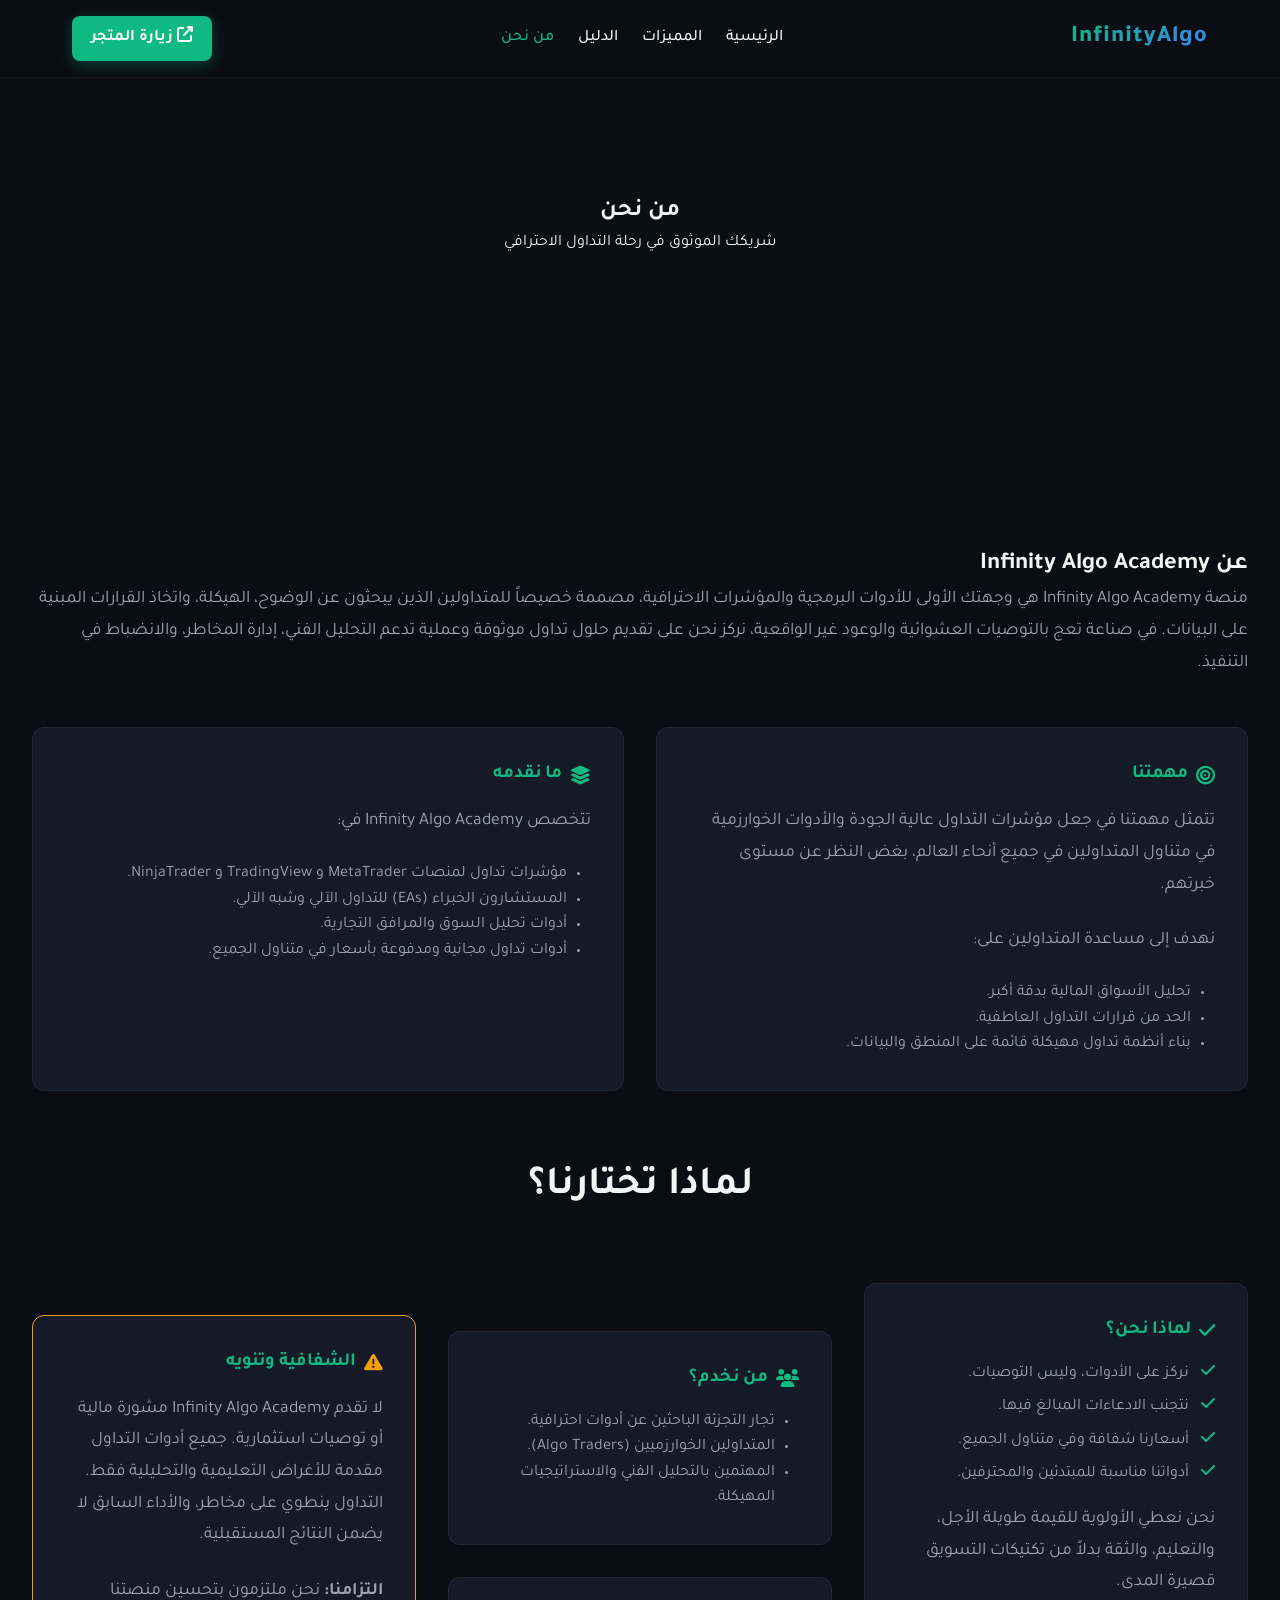
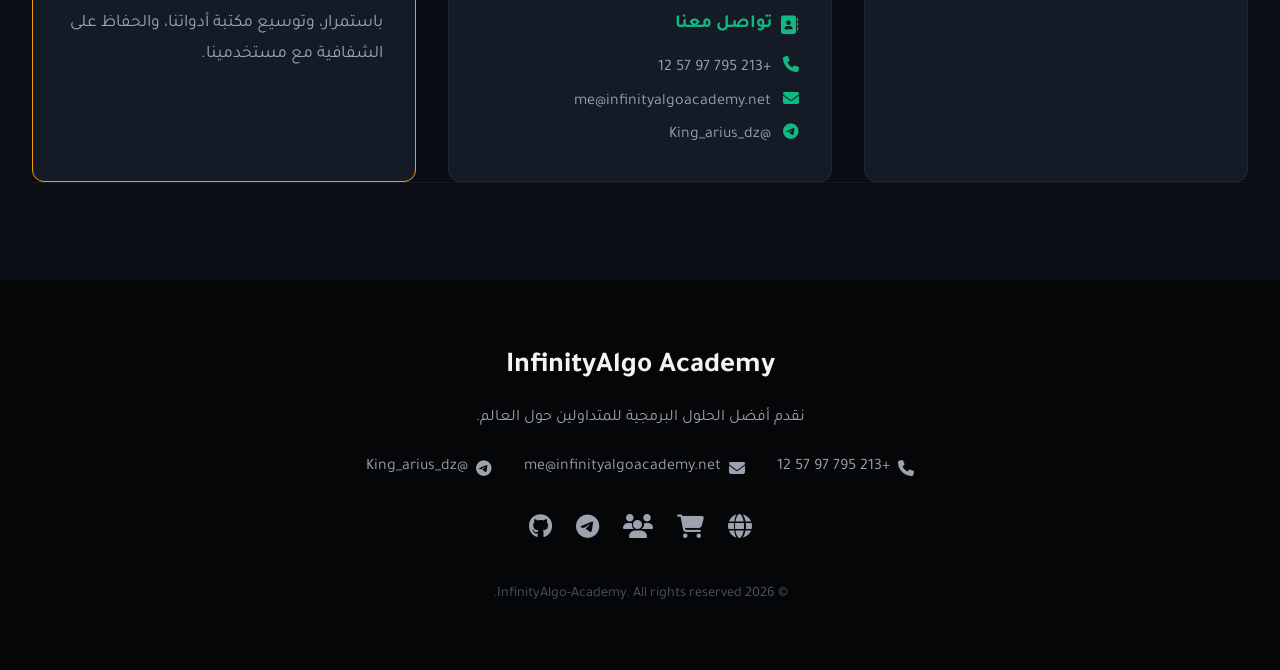
==== about.html @ a9a471d4 "Move contact info to Footer and About Us page" ====
<!DOCTYPE html>
<html lang="ar" dir="rtl">

<head>
    <meta charset="UTF-8">
    <meta name="viewport" content="width=device-width, initial-scale=1.0">
    <title>من نحن | InfinityAlgo Academy</title>
    <meta name="description" content="تعرف على InfinityAlgo Academy - منصتك الرائدة للأدوات والمؤشرات الاحترافية.">

    <!-- CSS -->
    <link rel="stylesheet" href="style.css">

    <!-- Fonts -->
    <link rel="preconnect" href="https://fonts.googleapis.com">
    <link rel="preconnect" href="https://fonts.gstatic.com" crossorigin>
    <link href="https://fonts.googleapis.com/css2?family=Tajawal:wght@300;400;500;700;800&display=swap"
        rel="stylesheet">

    <!-- Icons -->
    <link rel="stylesheet" href="https://cdnjs.cloudflare.com/ajax/libs/font-awesome/6.4.0/css/all.min.css">

    <style>
        .about-hero {
            height: 50vh;
            background: linear-gradient(rgba(11, 14, 20, 0.8), rgba(11, 14, 20, 0.9)), url('assets/hero.webp');
            background-size: cover;
            background-position: center;
            display: flex;
            align-items: center;
            justify-content: center;
            text-align: center;
        }

        .about-text p {
            font-size: 1.1rem;
            color: var(--text-muted);
            margin-bottom: 1.5rem;
            line-height: 1.8;
        }

        .about-grid {
            display: grid;
            grid-template-columns: repeat(auto-fit, minmax(300px, 1fr));
            gap: 2rem;
            margin-top: 3rem;
        }

        .about-card {
            background: var(--card-bg);
            padding: 2rem;
            border-radius: 12px;
            border: 1px solid rgba(255, 255, 255, 0.05);
        }

        .about-card h3 {
            color: var(--primary);
            margin-bottom: 1rem;
            display: flex;
            align-items: center;
            gap: 0.5rem;
        }
    </style>
</head>

<body>

    <!-- Header -->
    <header>
        <div class="nav-container">
            <div class="nav-wrapper">
                <div class="logo">InfinityAlgo</div>
                <nav class="nav-links">
                    <a href="index.html">الرئيسية</a>
                    <a href="index.html#features">المميزات</a>
                    <a href="index.html#guide">الدليل</a>
                    <a href="about.html" class="active" style="color: var(--primary);">من نحن</a>
                </nav>
                <a href="https://infinityalgoacademy.net/" class="btn-primary" target="_blank">
                    <i class="fas fa-external-link-alt"></i> زيارة المتجر
                </a>
            </div>
        </div>
    </header>

    <!-- Hero -->
    <section class="about-hero">
        <div class="hero-content">
            <h1>من نحن</h1>
            <p>شريكك الموثوق في رحلة التداول الاحترافي</p>
        </div>
    </section>

    <!-- About Content -->
    <section class="section-padding section-bg-dark">
        <div class="nav-container">
            <div class="about-text">
                <h2>عن Infinity Algo Academy</h2>
                <p>
                    منصة Infinity Algo Academy هي وجهتك الأولى للأدوات البرمجية والمؤشرات الاحترافية، مصممة خصيصاً
                    للمتداولين الذين يبحثون عن الوضوح، الهيكلة، واتخاذ القرارات المبنية على البيانات.
                    في صناعة تعج بالتوصيات العشوائية والوعود غير الواقعية، نركز نحن على تقديم حلول تداول موثوقة وعملية
                    تدعم التحليل الفني، إدارة المخاطر، والانضباط في التنفيذ.
                </p>

                <div class="about-grid">
                    <div class="about-card">
                        <h3><i class="fas fa-bullseye"></i> مهمتنا</h3>
                        <p>تتمثل مهمتنا في جعل مؤشرات التداول عالية الجودة والأدوات الخوارزمية في متناول المتداولين في
                            جميع أنحاء العالم، بغض النظر عن مستوى خبرتهم.</p>
                        <p>نهدف إلى مساعدة المتداولين على:</p>
                        <ul style="list-style: disc; padding-right: 1.5rem; color: var(--text-muted);">
                            <li>تحليل الأسواق المالية بدقة أكبر.</li>
                            <li>الحد من قرارات التداول العاطفية.</li>
                            <li>بناء أنظمة تداول مهيكلة قائمة على المنطق والبيانات.</li>
                        </ul>
                    </div>

                    <div class="about-card">
                        <h3><i class="fas fa-layer-group"></i> ما نقدمه</h3>
                        <p>تتخصص Infinity Algo Academy في:</p>
                        <ul style="list-style: disc; padding-right: 1.5rem; color: var(--text-muted);">
                            <li>مؤشرات تداول لمنصات MetaTrader و TradingView و NinjaTrader.</li>
                            <li>المستشارون الخبراء (EAs) للتداول الآلي وشبه الآلي.</li>
                            <li>أدوات تحليل السوق والمرافق التجارية.</li>
                            <li>أدوات تداول مجانية ومدفوعة بأسعار في متناول الجميع.</li>
                        </ul>
                    </div>
                </div>

                <div class="section-header" style="margin-top: 4rem;">
                    <h2>لماذا تختارنا؟</h2>
                </div>

                <div class="about-grid">
                    <div class="about-card">
                        <h3><i class="fas fa-check"></i> لماذا نحن؟</h3>
                        <ul style="list-style: none; padding: 0; color: var(--text-muted);">
                            <li style="margin-bottom: 0.5rem;"><i class="fas fa-check"
                                    style="color: var(--primary); margin-left: 0.5rem;"></i> نركز على الأدوات، وليس
                                التوصيات.</li>
                            <li style="margin-bottom: 0.5rem;"><i class="fas fa-check"
                                    style="color: var(--primary); margin-left: 0.5rem;"></i> نتجنب الادعاءات المبالغ
                                فيها.</li>
                            <li style="margin-bottom: 0.5rem;"><i class="fas fa-check"
                                    style="color: var(--primary); margin-left: 0.5rem;"></i> أسعارنا شفافة وفي متناول
                                الجميع.</li>
                            <li><i class="fas fa-check" style="color: var(--primary); margin-left: 0.5rem;"></i> أدواتنا
                                مناسبة للمبتدئين والمحترفين.</li>
                        </ul>
                        <p style="margin-top: 1rem;">نحن نعطي الأولوية للقيمة طويلة الأجل، والتعليم، والثقة بدلاً من
                            تكتيكات التسويق قصيرة المدى.</p>
                    </div>

                    <div class="about-grid">
                        <div class="about-card">
                            <h3><i class="fas fa-users"></i> من نخدم؟</h3>
                            <ul style="list-style: disc; padding-right: 1.5rem; color: var(--text-muted);">
                                <li>تجار التجزئة الباحثين عن أدوات احترافية.</li>
                                <li>المتداولين الخوارزميين (Algo Traders).</li>
                                <li>المهتمين بالتحليل الفني والاستراتيجيات المهيكلة.</li>
                            </ul>
                        </div>

                        <div class="about-card">
                            <h3><i class="fas fa-address-book"></i> تواصل معنا</h3>
                            <ul style="list-style: none; padding: 0; color: var(--text-muted);">
                                <li style="margin-bottom: 0.5rem;"><i class="fas fa-phone"
                                        style="color: var(--primary); margin-left: 0.5rem;"></i> +213 795 97 57 12</li>
                                <li style="margin-bottom: 0.5rem;"><i class="fas fa-envelope"
                                        style="color: var(--primary); margin-left: 0.5rem;"></i>
                                    me@infinityalgoacademy.net</li>
                                <li><i class="fab fa-telegram-plane"
                                        style="color: var(--primary); margin-left: 0.5rem;"></i> <a
                                        href="https://t.me/King_arius_dz" target="_blank">@King_arius_dz</a></li>
                            </ul>
                        </div>
                    </div>

                    <div class="about-card" style="margin-top: 2rem; border-color: var(--accent);">
                        <h3><i class="fas fa-exclamation-triangle" style="color: var(--accent);"></i> الشفافية وتنويه
                        </h3>
                        <p>
                            لا تقدم Infinity Algo Academy مشورة مالية أو توصيات استثمارية. جميع أدوات التداول مقدمة
                            للأغراض
                            التعليمية والتحليلية فقط. التداول ينطوي على مخاطر، والأداء السابق لا يضمن النتائج
                            المستقبلية.
                        </p>
                        <p><strong>التزامنا:</strong> نحن ملتزمون بتحسين منصتنا باستمرار، وتوسيع مكتبة أدواتنا، والحفاظ
                            على
                            الشفافية مع مستخدمينا.</p>
                    </div>

                </div>
            </div>
    </section>

    <!-- Footer -->
    <footer>
        <div class="footer-content">
            <h3>InfinityAlgo Academy</h3>
            <p>نقدم أفضل الحلول البرمجية للمتداولين حول العالم.</p>

            <div class="footer-contact">
                <div><i class="fas fa-phone"></i> +213 795 97 57 12</div>
                <div><i class="fas fa-envelope"></i> me@infinityalgoacademy.net</div>
                <a href="https://t.me/King_arius_dz" target="_blank"><i class="fab fa-telegram-plane"></i>
                    @King_arius_dz</a>
            </div>

            <div class="socials">
                <a href="https://infinityalgoacademy.net" target="_blank"><i class="fas fa-globe"></i></a>
                <a href="https://infinityalgoacademy.net/shop" target="_blank"><i class="fas fa-shopping-cart"></i></a>
                <a href="https://infinityalgoacademy.net/community" target="_blank"><i class="fas fa-users"></i></a>
                <a href="https://t.me/InfinityAlgo_Group_Topics" target="_blank"><i class="fab fa-telegram"></i></a>
                <a href="https://github.com/InfinityAlgo-Academy" target="_blank"><i class="fab fa-github"></i></a>
            </div>

            <div class="copyright">
                &copy; 2026 InfinityAlgo-Academy. All rights reserved.
            </div>
        </div>
    </footer>

</body>

</html>
---- style.css ----
/* Google Fonts - Tajawal */
@import url('https://fonts.googleapis.com/css2?family=Tajawal:wght@300;400;500;700;800&display=swap');

:root {
    --primary: #10b981;
    /* Emerald Green */
    --primary-hover: #059669;
    --secondary: #3b82f6;
    /* Blue */
    --dark-bg: #0b0e14;
    --card-bg: #151b26;
    --text-main: #f3f4f6;
    --text-muted: #9ca3af;
    --accent: #f59e0b;
    /* Amber */
    --gradient: linear-gradient(135deg, #10b981 0%, #3b82f6 100%);
}

* {
    margin: 0;
    padding: 0;
    box-sizing: border-box;
}

body {
    font-family: 'Tajawal', sans-serif;
    background-color: var(--dark-bg);
    color: var(--text-main);
    line-height: 1.6;
    overflow-x: hidden;
    direction: rtl;
    /* Right to Left for Arabic */
}

a {
    text-decoration: none;
    color: inherit;
    transition: all 0.3s ease;
}

ul,
ol {
    list-style: none;
}

/* Header */
header {
    position: fixed;
    top: 0;
    width: 100%;
    z-index: 1000;
}



.nav-container {
    background: rgba(11, 14, 20, 0.85);
    backdrop-filter: blur(10px);
    max-width: 100%;
    border-bottom: 1px solid rgba(255, 255, 255, 0.05);
    padding: 0;
    /* Removing padding from container wrapper to handle inner centering properly if needed, but keeping logic consistent */
}

/* Inner nav wrapper to keep max-width constraint */
.nav-wrapper {
    max-width: 1200px;
    margin: 0 auto;
    padding: 1rem 2rem;
    display: flex;
    justify-content: space-between;
    align-items: center;
}


.logo {
    font-size: 1.5rem;
    font-weight: 800;
    background: var(--gradient);
    -webkit-background-clip: text;
    -webkit-text-fill-color: transparent;
    letter-spacing: 1px;
}

.nav-links {
    display: flex;
    gap: 1.5rem;
}

.nav-links a {
    color: var(--text-main);
    font-weight: 500;
    font-size: 1rem;
}

.nav-links a:hover {
    color: var(--primary);
}

.btn-primary {
    background: var(--primary);
    color: white;
    padding: 0.6rem 1.2rem;
    border-radius: 8px;
    font-weight: 700;
    display: inline-block;
    border: none;
    cursor: pointer;
    box-shadow: 0 4px 15px rgba(16, 185, 129, 0.3);
}

.btn-primary:hover {
    background: var(--primary-hover);
    transform: translateY(-2px);
    box-shadow: 0 6px 20px rgba(16, 185, 129, 0.4);
}

/* Hero Section */
.hero {
    position: relative;
    height: 100vh;
    display: flex;
    align-items: center;
    justify-content: center;
    text-align: center;
    padding: 0 2rem;
    overflow: hidden;
}

.hero-bg {
    position: absolute;
    top: 0;
    left: 0;
    width: 100%;
    height: 100%;
    background: url('assets/hero.png') no-repeat center center/cover;
    opacity: 0.3;
    z-index: -1;
}

.hero-overlay {
    position: absolute;
    top: 0;
    left: 0;
    width: 100%;
    height: 100%;
    background: radial-gradient(circle at center, rgba(11, 14, 20, 0.7) 0%, rgba(11, 14, 20, 1) 100%);
    z-index: -1;
}

.hero-content {
    max-width: 900px;
    z-index: 1;
    animation: fadeInUp 1s ease-out;
}

.hero h1 {
    font-size: 3.5rem;
    margin-bottom: 1.5rem;
    line-height: 1.2;
}

.hero h1 span {
    color: var(--primary);
}

.hero p {
    font-size: 1.25rem;
    color: var(--text-muted);
    margin-bottom: 3rem;
    max-width: 700px;
    margin-left: auto;
    margin-right: auto;
}

.hero-btns {
    display: flex;
    justify-content: center;
    gap: 1.5rem;
}

.btn-outline {
    background: transparent;
    border: 2px solid var(--text-muted);
    color: var(--text-main);
    padding: 0.75rem 1.5rem;
    border-radius: 8px;
    font-weight: 700;
}

.btn-outline:hover {
    border-color: var(--text-main);
    background: rgba(255, 255, 255, 0.05);
}

/* Section Common */
.section-padding {
    padding: 6rem 2rem;
}

.section-bg-dark {
    background: var(--dark-bg);
}

.section-bg-card {
    background: var(--card-bg);
}

.section-header {
    text-align: center;
    margin-bottom: 4rem;
}

.section-header h2 {
    font-size: 2.5rem;
    margin-bottom: 1rem;
}

.section-header p {
    color: var(--text-muted);
    max-width: 600px;
    margin: 0 auto;
}

/* Features Section */
.features-grid {
    display: grid;
    grid-template-columns: repeat(auto-fit, minmax(280px, 1fr));
    gap: 2rem;
    max-width: 1200px;
    margin: 0 auto;
}

.feature-card {
    background: var(--card-bg);
    padding: 2.5rem;
    border-radius: 16px;
    border: 1px solid rgba(255, 255, 255, 0.05);
    transition: transform 0.3s ease, border-color 0.3s ease;
}

.feature-card:hover {
    transform: translateY(-10px);
    border-color: var(--primary);
}

.feature-icon {
    font-size: 2.5rem;
    color: var(--primary);
    margin-bottom: 1.5rem;
}

.feature-card h3 {
    font-size: 1.5rem;
    margin-bottom: 1rem;
}

.feature-card p {
    color: var(--text-muted);
    font-size: 0.95rem;
}

/* Details Section */
.details-container {
    max-width: 1200px;
    margin: 0 auto;
    display: flex;
    align-items: center;
    gap: 4rem;
}

.details-image {
    flex: 1;
    border-radius: 12px;
    overflow: hidden;
    box-shadow: 0 10px 30px rgba(0, 0, 0, 0.5);
}

.details-image img {
    width: 100%;
    height: auto;
    display: block;
}

.details-content {
    flex: 1;
}

.details-content h2 {
    font-size: 2.2rem;
    margin-bottom: 1.5rem;
}

.details-list li {
    margin-bottom: 1rem;
    display: flex;
    align-items: center;
    gap: 0.75rem;
    font-size: 1.1rem;
    color: var(--text-muted);
}

.details-list i {
    color: var(--primary);
}

/* Guide Section */
.guide-content {
    max-width: 1000px;
    margin: 0 auto;
}

.guide-step {
    background: #11141c;
    padding: 2rem;
    border-radius: 12px;
    margin-bottom: 2rem;
    border: 1px solid rgba(255, 255, 255, 0.03);
}

.guide-step h3 {
    font-size: 1.4rem;
    margin-bottom: 1rem;
    color: var(--primary);
    display: flex;
    align-items: center;
    gap: 1rem;
}

.guide-step .step-number {
    background: rgba(16, 185, 129, 0.1);
    color: var(--primary);
    width: 30px;
    height: 30px;
    border-radius: 50%;
    display: flex;
    align-items: center;
    justify-content: center;
    font-size: 0.9rem;
    font-weight: bold;
}

.guide-step p,
.guide-step li {
    color: var(--text-muted);
    margin-bottom: 0.8rem;
}

.guide-step ul {
    list-style: disc;
    padding-right: 1.5rem;
}

/* Testimonials */
.testimonials-grid {
    display: grid;
    grid-template-columns: repeat(auto-fit, minmax(300px, 1fr));
    gap: 2rem;
    max-width: 1200px;
    margin: 0 auto;
}

.testimonial-card {
    background: #11141c;
    padding: 2rem;
    border-radius: 16px;
    border: 1px solid rgba(255, 255, 255, 0.05);
}

.user-info {
    display: flex;
    align-items: center;
    margin-bottom: 1.5rem;
    gap: 1rem;
}

.user-avatar {
    width: 50px;
    height: 50px;
    background: var(--gradient);
    border-radius: 50%;
    display: flex;
    align-items: center;
    justify-content: center;
    font-weight: bold;
    font-size: 1.2rem;
}

.user-details h4 {
    font-size: 1.1rem;
}

.stars {
    color: var(--accent);
    font-size: 0.9rem;
}

.testimonial-text {
    color: var(--text-muted);
    font-style: italic;
}

/* FAQ Section */
.faq-container {
    max-width: 1000px;
    margin: 0 auto;
    display: grid;
    grid-template-columns: repeat(auto-fit, minmax(450px, 1fr));
    gap: 1.5rem;
}

.faq-item {
    background: var(--card-bg);
    border-radius: 8px;
    margin-bottom: 0;
    padding: 1.5rem;
    cursor: pointer;
    border: 1px solid rgba(255, 255, 255, 0.05);
    height: fit-content;
}

.faq-question {
    font-weight: 700;
    font-size: 1.1rem;
    display: flex;
    justify-content: space-between;
    align-items: center;
}

.faq-answer {
    margin-top: 1rem;
    color: var(--text-muted);
    display: none;
}

.faq-item.active .faq-answer {
    display: block;
}

/* Related Products */
.products-grid {
    display: grid;
    grid-template-columns: repeat(auto-fit, minmax(220px, 1fr));
    gap: 1.5rem;
    max-width: 1200px;
    margin: 0 auto;
}

.product-card {
    background: var(--card-bg);
    border-radius: 12px;
    overflow: hidden;
    transition: transform 0.3s ease;
    border: 1px solid rgba(255, 255, 255, 0.05);
}

.product-card:hover {
    transform: translateY(-5px);
    box-shadow: 0 10px 20px rgba(0, 0, 0, 0.3);
}

.product-placeholder {
    height: 140px;
    background: rgba(255, 255, 255, 0.03);
    display: flex;
    align-items: center;
    justify-content: center;
    color: var(--primary);
    /* Green Color as requested */
    font-size: 2.5rem;
}

.product-info {
    padding: 1.2rem;
}

.product-info h3 {
    font-size: 1rem;
    margin-bottom: 0.5rem;
    white-space: nowrap;
    overflow: hidden;
    text-overflow: ellipsis;
}

.product-info .btn-sm {
    display: block;
    text-align: center;
    background: rgba(16, 185, 129, 0.1);
    color: var(--primary);
    padding: 0.5rem;
    border-radius: 6px;
    margin-top: 0.8rem;
    font-size: 0.85rem;
    font-weight: 600;
}

.product-info .btn-sm:hover {
    background: var(--primary);
    color: white;
}

/* Mockup Section */
.mockup-section {
    padding: 6rem 2rem;
    background: linear-gradient(180deg, var(--dark-bg) 0%, var(--card-bg) 100%);
    text-align: center;
}

.mockup-container {
    max-width: 1000px;
    margin: 0 auto;
    position: relative;
}

.mockup-img {
    width: 100%;
    border-radius: 12px;
    box-shadow: 0 20px 50px rgba(0, 0, 0, 0.5);
    border: 1px solid rgba(255, 255, 255, 0.1);
}

/* Footer */
footer {
    background: #050608;
    padding: 4rem 2rem;
    text-align: center;
    border-top: 1px solid rgba(255, 255, 255, 0.05);
}

.footer-content h3 {
    font-size: 1.8rem;
    margin-bottom: 1rem;
}

.footer-content p {
    color: var(--text-muted);
    margin-bottom: 1.5rem;
}

.footer-contact {
    display: flex;
    flex-wrap: wrap;
    justify-content: center;
    gap: 2rem;
    margin-bottom: 2rem;
    font-size: 1rem;
    color: var(--text-muted);
}

.footer-contact div,
.footer-contact a {
    display: flex;
    align-items: center;
    gap: 0.5rem;
}

.footer-contact a:hover {
    color: var(--primary);
}

.socials {
    display: flex;
    justify-content: center;
    gap: 1.5rem;
    margin-bottom: 2rem;
}

.socials a {
    color: var(--text-muted);
    font-size: 1.5rem;
}

.socials a:hover {
    color: var(--primary);
}

.copyright {
    color: #4b5563;
    font-size: 0.9rem;
}

/* Animations */
@keyframes fadeInUp {
    from {
        opacity: 0;
        transform: translateY(30px);
    }

    to {
        opacity: 1;
        transform: translateY(0);
    }
}

/* Responsive */
@media (max-width: 768px) {
    .hero h1 {
        font-size: 2.5rem;
    }

    .details-container {
        flex-direction: column;
    }

    .nav-links {
        display: none;
    }
}
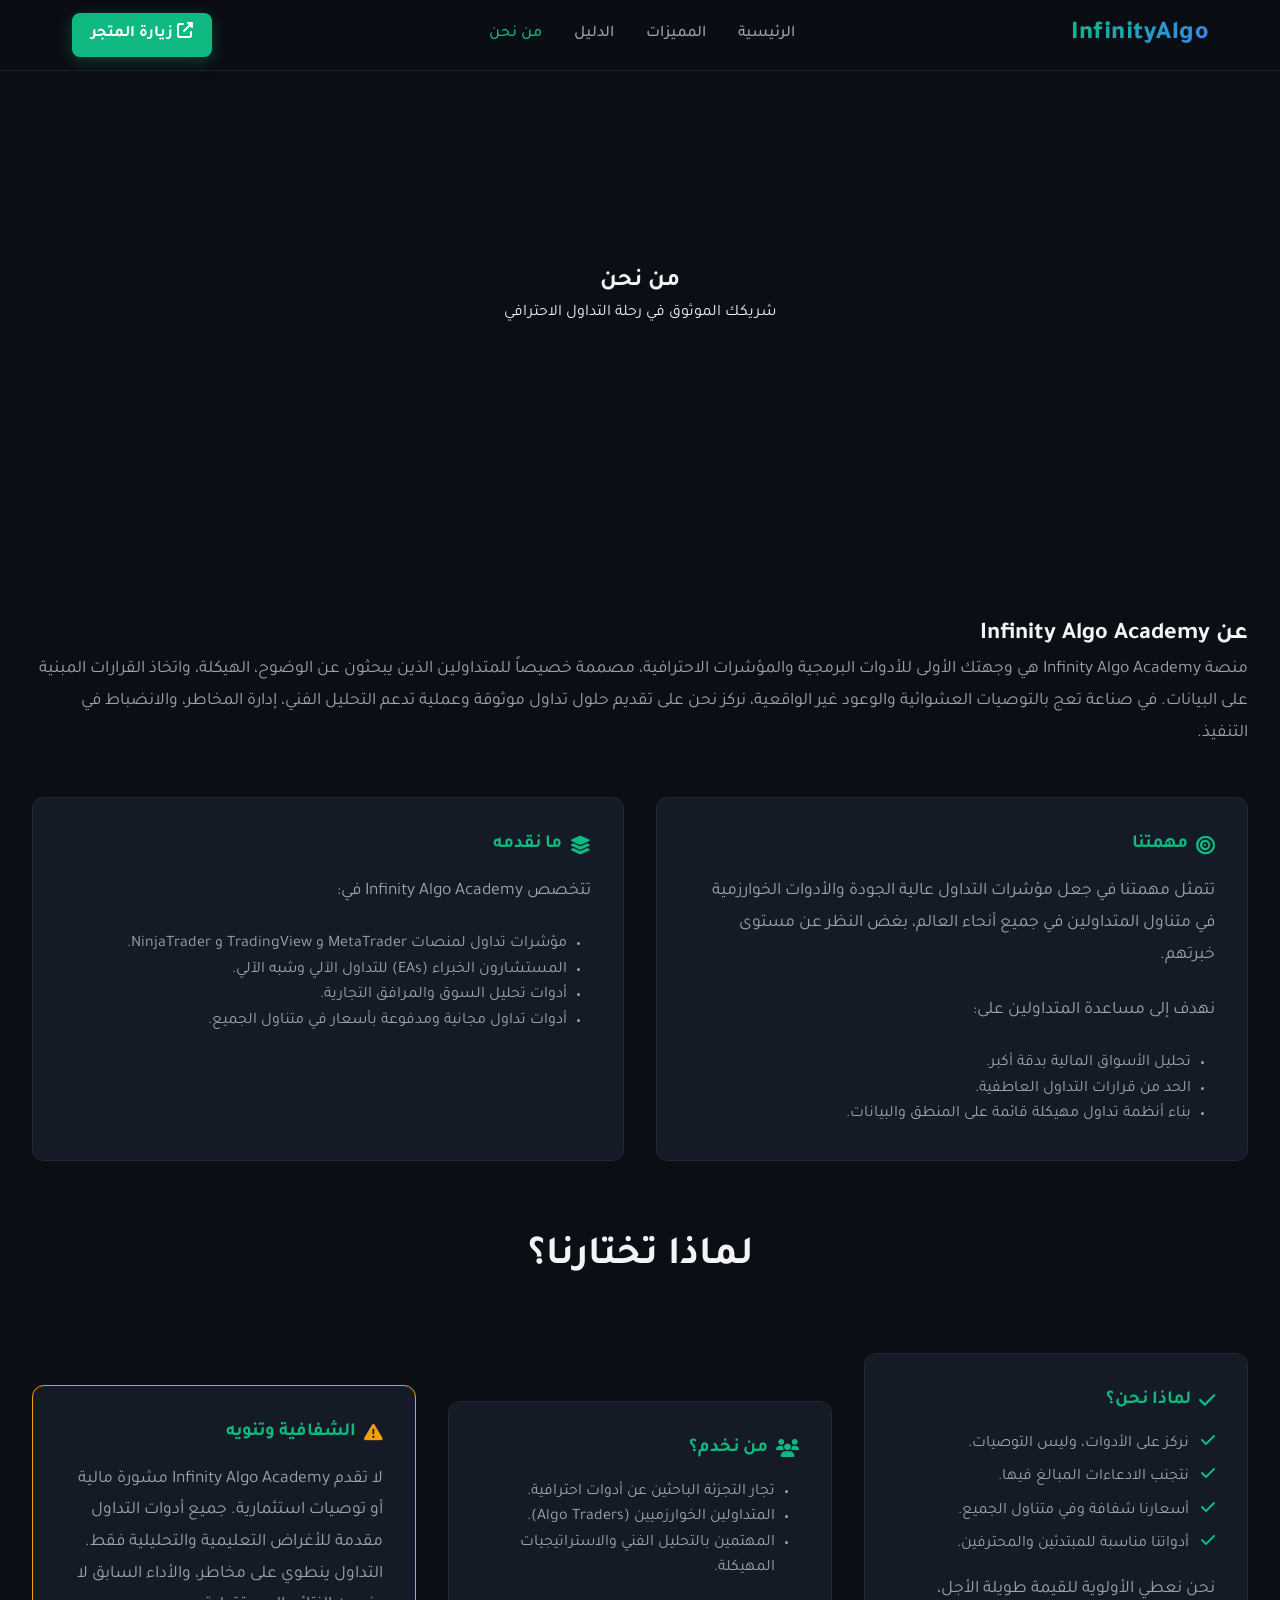
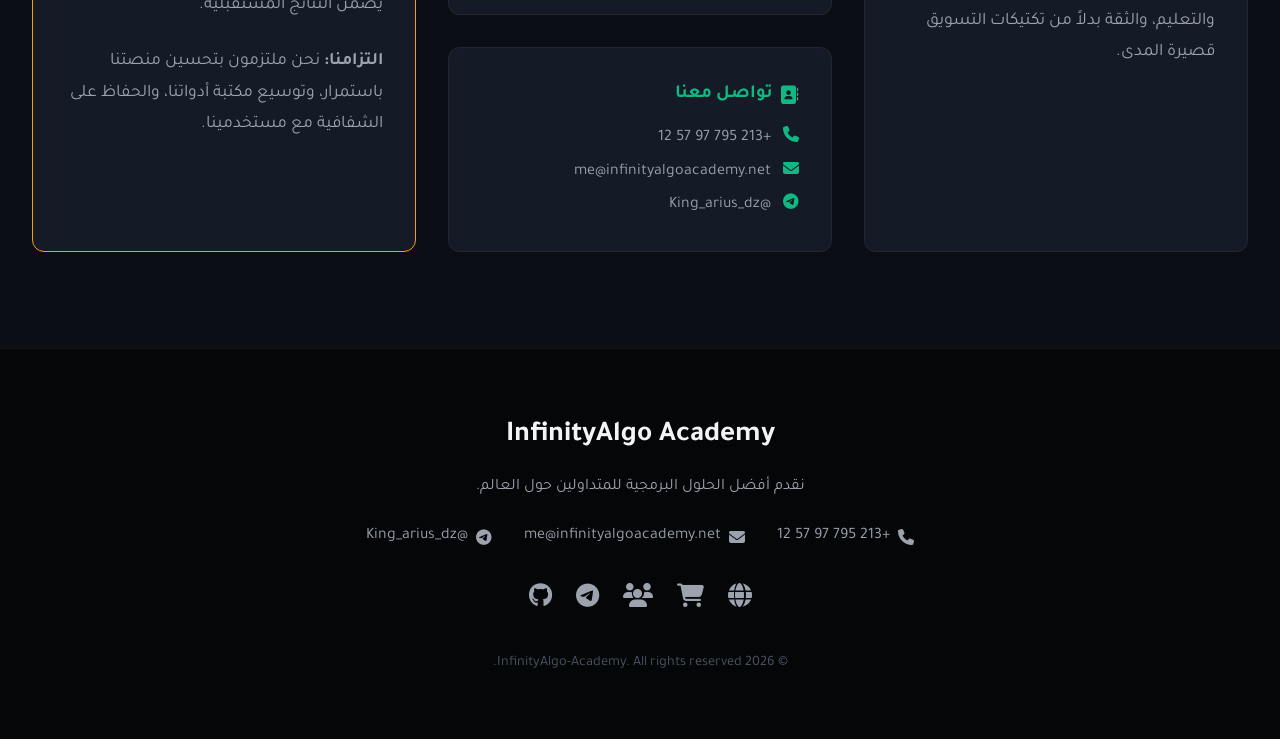
==== commit d12cae36: "Fix mobile menu toggle visibility on portrait mode" ====
--- a/about.html
+++ b/about.html
@@ -65,20 +65,49 @@
 <body>
 
     <!-- Header -->
-    <header>
-        <div class="nav-container">
-            <div class="nav-wrapper">
-                <div class="logo">InfinityAlgo</div>
-                <nav class="nav-links">
-                    <a href="index.html">الرئيسية</a>
-                    <a href="index.html#features">المميزات</a>
-                    <a href="index.html#guide">الدليل</a>
-                    <a href="about.html" class="active" style="color: var(--primary);">من نحن</a>
-                </nav>
-                <a href="https://infinityalgoacademy.net/" class="btn-primary" target="_blank">
+    <header class="site-header">
+        <div class="header-inner">
+            <!-- Logo -->
+            <a href="index.html" class="logo">InfinityAlgo</a>
+
+            <!-- Desktop Navigation -->
+            <nav class="desktop-nav">
+                <a href="index.html">الرئيسية</a>
+                <a href="index.html#features">المميزات</a>
+                <a href="index.html#guide">الدليل</a>
+                <a href="about.html" class="active">من نحن</a>
+            </nav>
+
+            <!-- Header Actions -->
+            <div class="header-actions">
+                <a href="https://infinityalgoacademy.net/" class="btn-primary desktop-cta" target="_blank">
                     <i class="fas fa-external-link-alt"></i> زيارة المتجر
                 </a>
-            </div>
+                <div class="menu-toggle" id="menu-toggle">
+                    <i class="fas fa-bars"></i>
+                </div>
+            </div>
+        </div>
+
+        <!-- Mobile Menu Overlay -->
+        <div class="mobile-overlay" id="mobile-overlay"></div>
+
+        <!-- Mobile Navigation Drawer -->
+        <div class="mobile-nav" id="mobile-nav">
+            <div class="mobile-nav-header">
+                <span class="logo">القائمة</span>
+                <div class="close-menu" id="close-menu">
+                    <i class="fas fa-times"></i>
+                </div>
+            </div>
+            <a href="index.html">الرئيسية</a>
+            <a href="index.html#features">المميزات</a>
+            <a href="index.html#guide">الدليل</a>
+            <a href="about.html" class="active">من نحن</a>
+            <a href="https://infinityalgoacademy.net/" class="btn-primary" target="_blank"
+                style="text-align: center; margin-top: 1rem;">
+                <i class="fas fa-external-link-alt"></i> زيارة المتجر
+            </a>
         </div>
     </header>
 
@@ -92,7 +121,7 @@
 
     <!-- About Content -->
     <section class="section-padding section-bg-dark">
-        <div class="nav-container">
+        <div class="main-container">
             <div class="about-text">
                 <h2>عن Infinity Algo Academy</h2>
                 <p>
@@ -221,6 +250,8 @@
         </div>
     </footer>
 
+    <!-- Scripts -->
+    <script src="script.js"></script>
 </body>
 
 </html>
--- a/style.css
+++ b/style.css
@@ -30,6 +30,8 @@
     overflow-x: hidden;
     direction: rtl;
     /* Right to Left for Arabic */
+    padding-top: 70px;
+    /* Compensate for fixed header */
 }
 
 a {
@@ -43,58 +45,255 @@
     list-style: none;
 }
 
-/* Header */
-header {
+/* Header & Navigation */
+.site-header {
     position: fixed;
     top: 0;
     width: 100%;
     z-index: 1000;
-}
-
-
-
-.nav-container {
     background: rgba(11, 14, 20, 0.85);
-    backdrop-filter: blur(10px);
-    max-width: 100%;
-    border-bottom: 1px solid rgba(255, 255, 255, 0.05);
-    padding: 0;
-    /* Removing padding from container wrapper to handle inner centering properly if needed, but keeping logic consistent */
-}
-
-/* Inner nav wrapper to keep max-width constraint */
-.nav-wrapper {
+    backdrop-filter: blur(12px);
+    -webkit-backdrop-filter: blur(12px);
+    border-bottom: 1px solid rgba(255, 255, 255, 0.08);
+    transition: all 0.3s ease;
+}
+
+.header-inner {
+    display: flex;
+    justify-content: space-between;
+    align-items: center;
+    height: 70px;
     max-width: 1200px;
     margin: 0 auto;
-    padding: 1rem 2rem;
-    display: flex;
-    justify-content: space-between;
-    align-items: center;
-}
-
-
+    padding: 0 2rem;
+}
+
+/* Logo */
 .logo {
-    font-size: 1.5rem;
+    font-size: 1.6rem;
     font-weight: 800;
     background: var(--gradient);
     -webkit-background-clip: text;
     -webkit-text-fill-color: transparent;
-    letter-spacing: 1px;
-}
-
-.nav-links {
-    display: flex;
+    text-decoration: none;
+    letter-spacing: 0.5px;
+}
+
+/* Desktop Navigation */
+.desktop-nav {
+    display: flex;
+    gap: 2rem;
+    align-items: center;
+}
+
+.desktop-nav a {
+    color: var(--text-muted);
+    font-weight: 500;
+    font-size: 1rem;
+    transition: color 0.3s ease;
+    position: relative;
+}
+
+.desktop-nav a:hover,
+.desktop-nav a.active {
+    color: var(--primary);
+}
+
+.desktop-nav a::after {
+    content: '';
+    position: absolute;
+    bottom: -5px;
+    left: 0;
+    width: 0;
+    height: 2px;
+    background: var(--primary);
+    transition: width 0.3s ease;
+}
+
+.desktop-nav a:hover::after {
+    width: 100%;
+}
+
+/* Header Actions (Button + Toggle) */
+.header-actions {
+    display: flex;
+    align-items: center;
+    gap: 1rem;
+}
+
+/* Mobile Menu Toggle */
+.menu-toggle {
+    display: none;
+    font-size: 1.5rem;
+    color: var(--text-main);
+    cursor: pointer;
+    padding: 0.5rem;
+    border: 1px solid rgba(255, 255, 255, 0.1);
+    border-radius: 8px;
+    background: rgba(255, 255, 255, 0.05);
+    transition: all 0.3s ease;
+}
+
+.menu-toggle:hover {
+    background: rgba(255, 255, 255, 0.1);
+    color: var(--primary);
+}
+
+/* Mobile Navigation Drawer */
+.mobile-nav {
+    position: fixed;
+    top: 0;
+    right: -100%;
+    /* Hidden by default */
+    width: 280px;
+    height: 100vh;
+    background: #0f1219;
+    border-left: 1px solid rgba(255, 255, 255, 0.1);
+    padding: 2rem;
+    display: flex;
+    flex-direction: column;
     gap: 1.5rem;
-}
-
-.nav-links a {
+    transition: right 0.4s cubic-bezier(0.77, 0, 0.175, 1);
+    z-index: 9999;
+    /* Increased z-index */
+    box-shadow: -10px 0 30px rgba(0, 0, 0, 0.5);
+    overflow-y: auto;
+    /* Enable scrolling within menu if needed */
+}
+
+.mobile-nav.active {
+    right: 0;
+}
+
+.mobile-nav-header {
+    display: flex;
+    justify-content: space-between;
+    align-items: center;
+    margin-bottom: 2rem;
+    border-bottom: 1px solid rgba(255, 255, 255, 0.05);
+    padding-bottom: 1rem;
+}
+
+.close-menu {
+    font-size: 1.5rem;
+    color: var(--text-muted);
+    cursor: pointer;
+    transition: color 0.3s;
+}
+
+.close-menu:hover {
+    color: var(--accent);
+}
+
+.mobile-nav a {
+    font-size: 1.1rem;
     color: var(--text-main);
     font-weight: 500;
-    font-size: 1rem;
-}
-
-.nav-links a:hover {
-    color: var(--primary);
+    display: block;
+    padding: 0.5rem 0;
+}
+
+.mobile-nav a:hover {
+    color: var(--primary);
+    padding-right: 10px;
+    /* Slight movement on hover RTL */
+}
+
+/* Overlay for Mobile Menu */
+.mobile-overlay {
+    position: fixed;
+    top: 0;
+    left: 0;
+    width: 100%;
+    height: 100%;
+    background: rgba(0, 0, 0, 0.7);
+    backdrop-filter: blur(4px);
+    z-index: 9998;
+    /* Increased z-index just below nav */
+    opacity: 0;
+    visibility: hidden;
+    transition: all 0.3s ease;
+}
+
+.mobile-overlay.active {
+    opacity: 1;
+    visibility: visible;
+}
+
+/* Hero Section */
+.hero {
+    position: relative;
+    height: calc(100vh - 70px);
+    display: flex;
+    align-items: center;
+    justify-content: center;
+    text-align: center;
+    padding: 0 2rem;
+    overflow: hidden;
+    margin-top: -70px;
+    /* Pull back up because of body padding, but hero needs to be full screen under header? No, header is glass. */
+    /* Actually, if we want glass header over hero, we should NOT pad body, and just let hero be top 0.
+       But user said header 'ruined everything'. The image shows header blocking content.
+       Let's stick to Safe approach: Body has padding, Hero fits in remaining space.
+    */
+    margin-top: 0;
+}
+
+/* Wait, if Body has padding-top: 70px, then Hero starts AFTER 70px.
+   If Hero height is calc(100vh - 70px), it fills the rest of the screen exactly.
+   This prevents overlap.
+*/
+
+.hero-bg {
+    position: absolute;
+    top: 0;
+    left: 0;
+    width: 100%;
+    height: 100%;
+    background: url('assets/hero.png') no-repeat center center/cover;
+    opacity: 0.3;
+    z-index: -1;
+}
+
+.hero-overlay {
+    position: absolute;
+    top: 0;
+    left: 0;
+    width: 100%;
+    height: 100%;
+    background: radial-gradient(circle at center, rgba(11, 14, 20, 0.7) 0%, rgba(11, 14, 20, 1) 100%);
+    z-index: -1;
+}
+
+.hero-content {
+    max-width: 900px;
+    z-index: 1;
+    animation: fadeInUp 1s ease-out;
+}
+
+.hero h1 {
+    font-size: 3.5rem;
+    margin-bottom: 1.5rem;
+    line-height: 1.2;
+}
+
+.hero h1 span {
+    color: var(--primary);
+}
+
+.hero p {
+    font-size: 1.25rem;
+    color: var(--text-muted);
+    margin-bottom: 3rem;
+    max-width: 700px;
+    margin-left: auto;
+    margin-right: auto;
+}
+
+.hero-btns {
+    display: flex;
+    justify-content: center;
+    gap: 1.5rem;
 }
 
 .btn-primary {
@@ -107,76 +306,13 @@
     border: none;
     cursor: pointer;
     box-shadow: 0 4px 15px rgba(16, 185, 129, 0.3);
+    text-decoration: none;
 }
 
 .btn-primary:hover {
     background: var(--primary-hover);
     transform: translateY(-2px);
     box-shadow: 0 6px 20px rgba(16, 185, 129, 0.4);
-}
-
-/* Hero Section */
-.hero {
-    position: relative;
-    height: 100vh;
-    display: flex;
-    align-items: center;
-    justify-content: center;
-    text-align: center;
-    padding: 0 2rem;
-    overflow: hidden;
-}
-
-.hero-bg {
-    position: absolute;
-    top: 0;
-    left: 0;
-    width: 100%;
-    height: 100%;
-    background: url('assets/hero.png') no-repeat center center/cover;
-    opacity: 0.3;
-    z-index: -1;
-}
-
-.hero-overlay {
-    position: absolute;
-    top: 0;
-    left: 0;
-    width: 100%;
-    height: 100%;
-    background: radial-gradient(circle at center, rgba(11, 14, 20, 0.7) 0%, rgba(11, 14, 20, 1) 100%);
-    z-index: -1;
-}
-
-.hero-content {
-    max-width: 900px;
-    z-index: 1;
-    animation: fadeInUp 1s ease-out;
-}
-
-.hero h1 {
-    font-size: 3.5rem;
-    margin-bottom: 1.5rem;
-    line-height: 1.2;
-}
-
-.hero h1 span {
-    color: var(--primary);
-}
-
-.hero p {
-    font-size: 1.25rem;
-    color: var(--text-muted);
-    margin-bottom: 3rem;
-    max-width: 700px;
-    margin-left: auto;
-    margin-right: auto;
-}
-
-.hero-btns {
-    display: flex;
-    justify-content: center;
-    gap: 1.5rem;
 }
 
 .btn-outline {
@@ -593,16 +729,48 @@
 }
 
 /* Responsive */
-@media (max-width: 768px) {
+@media (max-width: 900px) {
+    .desktop-nav {
+        display: none;
+    }
+
+    .desktop-cta {
+        display: none !important;
+    }
+
+    .menu-toggle {
+        display: block;
+    }
+
+    .header-inner {
+        padding: 0 1rem;
+    }
+
     .hero h1 {
-        font-size: 2.5rem;
+        font-size: 2.2rem;
     }
 
     .details-container {
         flex-direction: column;
-    }
-
-    .nav-links {
-        display: none;
+        gap: 2rem;
+    }
+
+    .details-image {
+        box-shadow: none;
+        border: none;
+    }
+
+    .section-padding {
+        padding: 4rem 1.5rem;
+    }
+
+    .products-grid {
+        grid-template-columns: repeat(auto-fit, minmax(160px, 1fr));
+        gap: 1rem;
+    }
+
+    .footer-contact {
+        flex-direction: column;
+        gap: 1rem;
     }
 }
